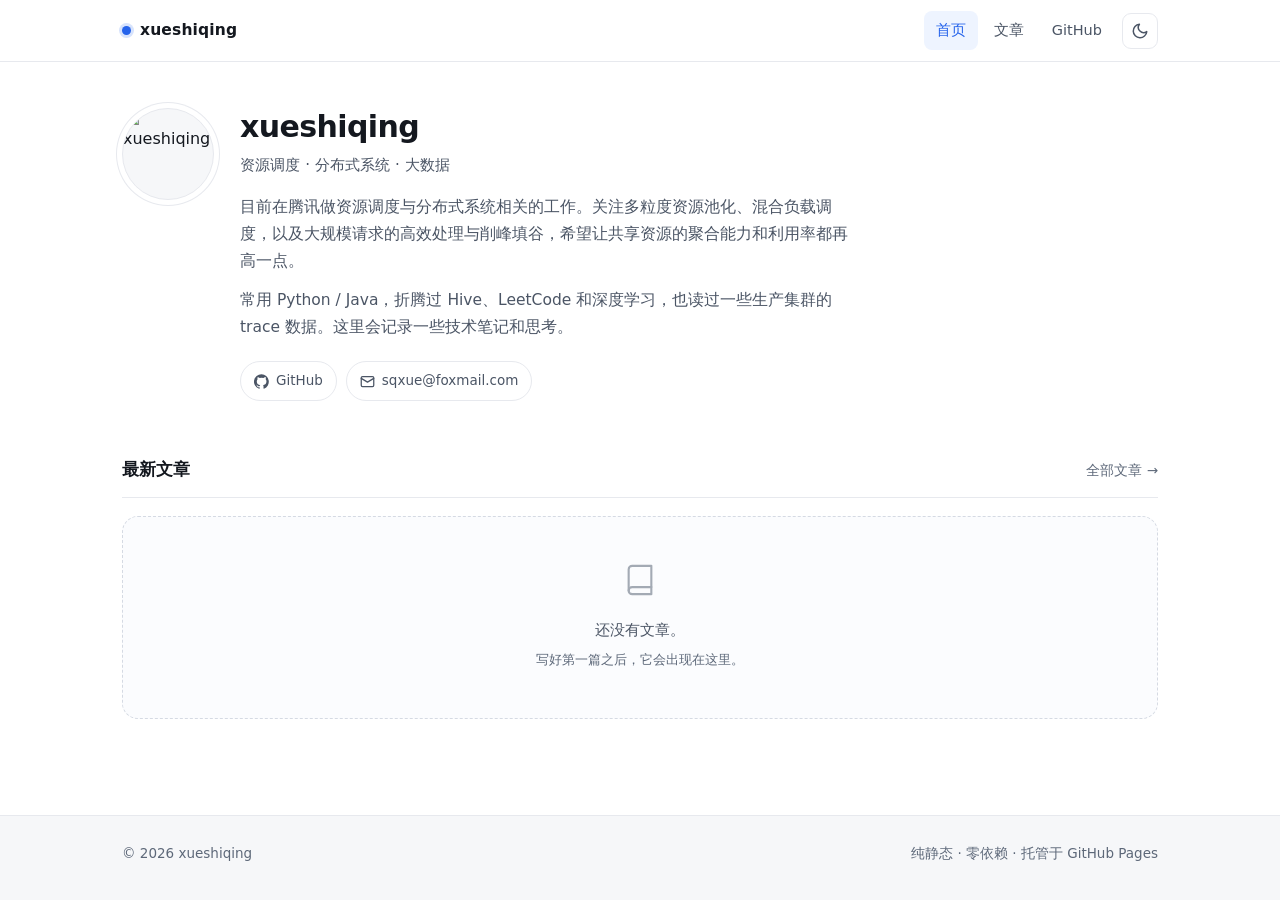
==== index.html @ ac9d98ab "feat: 重构为纯静态技术博客模板 - 首页改为个人简介 + 最新文章列表，新增文章归档页与 Markdown 文章详情页 - 自研零依赖 Markdown 渲染器与代码高亮（标题锚点/嵌套列表/表" ====
<!doctype html>
<html lang="zh-CN" data-theme="light">
<head>
<meta charset="utf-8">
<meta name="viewport" content="width=device-width, initial-scale=1">
<title>xueshiqing</title>
<meta name="description" content="xueshiqing 的个人主页与技术博客：资源调度、分布式系统、大数据。">
<meta name="author" content="xueshiqing">
<meta property="og:type" content="website">
<meta property="og:title" content="xueshiqing">
<meta property="og:description" content="资源调度 · 分布式系统 · 大数据">
<link rel="icon" href="assets/favicon.svg" type="image/svg+xml">
<link rel="stylesheet" href="assets/css/style.css">
<script>(function(){try{var t=localStorage.getItem('blog-theme');if(!t){t=window.matchMedia&&window.matchMedia('(prefers-color-scheme: dark)').matches?'dark':'light';}document.documentElement.setAttribute('data-theme',t);}catch(e){}})();</script>
</head>
<body>

<a class="skip-link" href="#main">跳到正文</a>

<header class="site-header">
  <div class="wrap">
    <a class="brand" href="index.html"><span class="brand-dot"></span>xueshiqing</a>
    <nav class="nav">
      <a href="index.html" data-nav>首页</a>
      <a href="blog.html" data-nav>文章</a>
      <a href="https://github.com/xueshiqing" target="_blank" rel="noopener">GitHub</a>
      <button class="icon-btn" type="button" data-theme-toggle aria-label="切换主题" title="切换主题">
        <svg class="i-sun" viewBox="0 0 24 24" fill="none" stroke="currentColor" stroke-width="2" stroke-linecap="round" stroke-linejoin="round" aria-hidden="true">
          <circle cx="12" cy="12" r="4"/><path d="M12 2v2M12 20v2M4.93 4.93l1.41 1.41M17.66 17.66l1.41 1.41M2 12h2M20 12h2M6.34 17.66l-1.41 1.41M19.07 4.93l-1.41 1.41"/>
        </svg>
        <svg class="i-moon" viewBox="0 0 24 24" fill="none" stroke="currentColor" stroke-width="2" stroke-linecap="round" stroke-linejoin="round" aria-hidden="true">
          <path d="M21 12.79A9 9 0 1 1 11.21 3 7 7 0 0 0 21 12.79z"/>
        </svg>
      </button>
    </nav>
  </div>
</header>

<main id="main">
  <div class="wrap">

    <section class="hero">
      <img class="avatar" src="https://avatars.githubusercontent.com/u/39235658?v=4"
           alt="xueshiqing" width="92" height="92" loading="eager" referrerpolicy="no-referrer">
      <div class="hero-body">
        <h1>xueshiqing</h1>
        <p class="tagline">资源调度 · 分布式系统 · 大数据</p>
        <div class="bio">
          <p>目前在腾讯做资源调度与分布式系统相关的工作。关注多粒度资源池化、混合负载调度，以及大规模请求的高效处理与削峰填谷，希望让共享资源的聚合能力和利用率都再高一点。</p>
          <p>常用 Python / Java，折腾过 Hive、LeetCode 和深度学习，也读过一些生产集群的 trace 数据。这里会记录一些技术笔记和思考。</p>
        </div>
        <div class="chips">
          <a class="chip" href="https://github.com/xueshiqing" target="_blank" rel="noopener">
            <svg viewBox="0 0 24 24" fill="currentColor" aria-hidden="true"><path d="M12 .3a12 12 0 0 0-3.8 23.4c.6.1.8-.3.8-.6v-2c-3.3.7-4-1.6-4-1.6-.6-1.4-1.4-1.8-1.4-1.8-1.1-.7.1-.7.1-.7 1.2.1 1.9 1.2 1.9 1.2 1.1 1.9 2.9 1.4 3.6 1 .1-.8.4-1.4.8-1.7-2.7-.3-5.5-1.3-5.5-6 0-1.3.5-2.4 1.2-3.2-.1-.3-.5-1.5.1-3.2 0 0 1-.3 3.3 1.2a11.5 11.5 0 0 1 6 0C17.6 4.7 18.6 5 18.6 5c.6 1.7.2 2.9.1 3.2.8.8 1.2 1.9 1.2 3.2 0 4.7-2.8 5.7-5.5 6 .4.4.8 1.1.8 2.2v3.3c0 .3.2.7.8.6A12 12 0 0 0 12 .3z"/></svg>
            GitHub
          </a>
          <a class="chip" href="mailto:sqxue@foxmail.com">
            <svg viewBox="0 0 24 24" fill="none" stroke="currentColor" stroke-width="2" stroke-linecap="round" stroke-linejoin="round" aria-hidden="true"><rect x="2" y="4" width="20" height="16" rx="2"/><path d="m22 7-10 6L2 7"/></svg>
            sqxue@foxmail.com
          </a>
        </div>
      </div>
    </section>

    <section class="section">
      <div class="section-head">
        <h2>最新文章</h2>
        <a class="more" href="blog.html">全部文章 →</a>
      </div>
      <div data-latest-posts data-limit="4">
        <div class="loading"><div class="spinner"></div>正在加载…</div>
      </div>
    </section>

  </div>
</main>

<footer class="site-footer">
  <div class="wrap">
    <span>© <span data-year>2025</span> xueshiqing</span>
    <span class="spacer"></span>
    <span>纯静态 · 零依赖 · 托管于 GitHub Pages</span>
  </div>
</footer>

<script src="assets/js/site.js"></script>
</body>
</html>
---- assets/css/style.css ----
/* ==========================================================================
   xueshiqing.github.io — 纯静态技术博客模板
   零依赖 · 零构建 · 明暗双主题
   修改配色只需改下面的变量
   ========================================================================== */

/* ---------- 1. 设计变量 ---------- */
:root {
  color-scheme: light;

  --bg:            #ffffff;
  --bg-soft:       #f6f7f9;
  --surface:       #ffffff;
  --surface-2:     #fbfcfe;
  --border:        #e7e9ee;
  --border-strong: #d5dae3;

  --text:          #14181f;
  --text-soft:     #4b5565;
  --text-mute:     #5d6879;   /* 对比度 5.2:1，满足 WCAG AA */

  --accent:        #2563eb;
  --accent-ink:    #1e4fd8;
  --accent-soft:   #eef4ff;
  --accent-line:   #c7dbff;

  --code-bg:       #f7f9fc;
  --code-bar:      #eef2f8;
  --code-text:     #1f2937;

  --hl-comment:    #7c8798;
  --hl-string:     #0a7d4f;
  --hl-number:     #b4551b;
  --hl-keyword:    #a01a58;
  --hl-func:       #1e4fd8;
  --hl-punct:      #64748b;

  --shadow-sm: 0 1px 2px rgba(16, 24, 40, .05);
  --shadow-md: 0 4px 6px -2px rgba(16, 24, 40, .04), 0 14px 32px -14px rgba(16, 24, 40, .16);

  --radius:    16px;
  --radius-sm: 10px;
  --maxw:      1080px;
  --readw:     728px;
  --header-h:  62px;

  --font-sans: -apple-system, BlinkMacSystemFont, "Segoe UI", "PingFang SC",
               "Hiragino Sans GB", "Microsoft YaHei", system-ui, sans-serif;
  --font-mono: ui-monospace, SFMono-Regular, "SF Mono", Menlo, Consolas,
               "Liberation Mono", monospace;

  --t: 200ms cubic-bezier(.4, 0, .2, 1);
}

html[data-theme="dark"] {
  color-scheme: dark;

  --bg:            #0a0d13;
  --bg-soft:       #0e121a;
  --surface:       #11161f;
  --surface-2:     #141a25;
  --border:        #222a37;
  --border-strong: #313b4c;

  --text:          #e7ebf2;
  --text-soft:     #a5b0c2;
  --text-mute:     #8b96a8;   /* 对比度 6.5:1 */

  --accent:        #6ea8fe;
  --accent-ink:    #9cc2ff;
  --accent-soft:   #142036;
  --accent-line:   #24405f;

  --code-bg:       #0d1219;
  --code-bar:      #131a24;
  --code-text:     #dbe3ee;

  --hl-comment:    #6b7a8d;
  --hl-string:     #7ee0a8;
  --hl-number:     #f0a868;
  --hl-keyword:    #f278a8;
  --hl-func:       #6ea8fe;
  --hl-punct:      #8794a8;

  --shadow-sm: 0 1px 2px rgba(0, 0, 0, .4);
  --shadow-md: 0 4px 6px -2px rgba(0, 0, 0, .3), 0 18px 40px -18px rgba(0, 0, 0, .7);
}

/* ---------- 2. 基础 ---------- */
*, *::before, *::after { box-sizing: border-box; }

html {
  scroll-behavior: smooth;
  scroll-padding-top: calc(var(--header-h) + 20px);
  -webkit-text-size-adjust: 100%;
}

body {
  margin: 0;
  min-height: 100vh;
  background: var(--bg);
  color: var(--text);
  font-family: var(--font-sans);
  font-size: 16px;
  line-height: 1.75;
  -webkit-font-smoothing: antialiased;
  -moz-osx-font-smoothing: grayscale;
  display: flex;
  flex-direction: column;
  transition: background var(--t), color var(--t);
}

a { color: var(--accent); text-decoration: none; }
a:hover { color: var(--accent-ink); text-decoration: underline; text-underline-offset: 3px; }

img { max-width: 100%; height: auto; }

::selection { background: var(--accent); color: #fff; }

:focus-visible {
  outline: 2px solid var(--accent);
  outline-offset: 2px;
  border-radius: 4px;
}

.wrap { width: 100%; max-width: var(--maxw); margin: 0 auto; padding: 0 22px; }
.wrap--read { max-width: var(--readw); }

.skip-link {
  position: absolute; left: -9999px; top: 8px; z-index: 100;
  padding: 10px 16px; border-radius: var(--radius-sm);
  background: var(--accent); color: #fff; font-weight: 600;
}
.skip-link:focus { left: 12px; text-decoration: none; }

/* ---------- 3. 顶栏 ---------- */
.site-header {
  position: sticky; top: 0; z-index: 50;
  height: var(--header-h);
  display: flex; align-items: center;
  background: color-mix(in srgb, var(--bg) 82%, transparent);
  border-bottom: 1px solid var(--border);
  backdrop-filter: saturate(180%) blur(14px);
  -webkit-backdrop-filter: saturate(180%) blur(14px);
}
.site-header .wrap { display: flex; align-items: center; gap: 20px; }

.brand {
  font-weight: 700; font-size: 15.5px; letter-spacing: .01em;
  color: var(--text); display: flex; align-items: center; gap: 9px;
  white-space: nowrap;
}
.brand:hover { color: var(--text); text-decoration: none; }
.brand-dot {
  width: 9px; height: 9px; border-radius: 50%;
  background: var(--accent);
  box-shadow: 0 0 0 3px color-mix(in srgb, var(--accent) 18%, transparent);
}

.nav { margin-left: auto; display: flex; align-items: center; gap: 4px; }
.nav a {
  color: var(--text-soft); font-size: 14.5px; font-weight: 500;
  padding: 7px 12px; border-radius: 8px; transition: var(--t);
}
.nav a:hover { color: var(--text); background: var(--bg-soft); text-decoration: none; }
.nav a[aria-current="page"] { color: var(--accent); background: var(--accent-soft); }

.icon-btn {
  display: inline-flex; align-items: center; justify-content: center;
  width: 36px; height: 36px; padding: 0; margin-left: 4px;
  border: 1px solid var(--border); border-radius: 9px;
  background: var(--surface); color: var(--text-soft);
  cursor: pointer; transition: var(--t);
}
.icon-btn:hover { color: var(--text); border-color: var(--border-strong); background: var(--bg-soft); }
.icon-btn svg { width: 18px; height: 18px; display: block; }
/* 浅色时显示月亮（点击切到深色），深色时显示太阳 */
html:not([data-theme="dark"]) .icon-btn .i-sun,
html[data-theme="dark"] .icon-btn .i-moon { display: none; }

/* ---------- 4. 主体 ---------- */
main { flex: 1 0 auto; padding: 46px 0 72px; }

/* ---------- 5. 个人简介 Hero ---------- */
.hero { display: flex; gap: 26px; align-items: flex-start; margin-bottom: 12px; }

/* 内页标题 */
.page-title { margin: 0 0 6px; font-size: 27px; letter-spacing: -.02em; font-weight: 700; }
.page-sub { margin: 0 0 30px; color: var(--text-soft); font-size: 15px; }

.avatar {
  width: 92px; height: 92px; flex: 0 0 92px; border-radius: 50%;
  object-fit: cover; background: var(--bg-soft);
  border: 1px solid var(--border);
  box-shadow: 0 0 0 5px var(--bg), 0 0 0 6px var(--border), var(--shadow-sm);
}

.hero-body { min-width: 0; }
.hero h1 {
  margin: 0 0 6px; font-size: 30px; line-height: 1.25;
  letter-spacing: -.02em; font-weight: 700;
}
.hero .tagline {
  margin: 0 0 16px; color: var(--text-soft); font-size: 15px;
  font-weight: 500; letter-spacing: .005em;
}
.hero .bio { margin: 0 0 20px; color: var(--text-soft); font-size: 15.5px; max-width: 62ch; text-wrap: pretty; }
.hero .bio p { margin: 0 0 12px; }
.hero .bio p:last-child { margin-bottom: 0; }

.chips { display: flex; flex-wrap: wrap; gap: 9px; }
.chip {
  display: inline-flex; align-items: center; gap: 7px;
  padding: 7px 13px; border-radius: 999px;
  border: 1px solid var(--border); background: var(--surface);
  color: var(--text-soft); font-size: 13.5px; font-weight: 500;
  transition: var(--t);
}
.chip:hover {
  color: var(--accent); border-color: var(--accent-line);
  background: var(--accent-soft); text-decoration: none;
  transform: translateY(-1px);
}
.chip svg { width: 15px; height: 15px; flex: 0 0 15px; }

/* ---------- 6. 区块标题 ---------- */
.section { margin-top: 54px; }
.section-head {
  display: flex; align-items: baseline; gap: 12px;
  margin-bottom: 18px; padding-bottom: 12px;
  border-bottom: 1px solid var(--border);
}
.section-head h2 {
  margin: 0; font-size: 17px; font-weight: 650; letter-spacing: -.005em;
}
.section-head .more {
  margin-left: auto; font-size: 13.5px; color: var(--text-mute); font-weight: 500;
}
.section-head .more:hover { color: var(--accent); }

/* ---------- 7. 文章列表 ---------- */
.post-list { display: grid; gap: 2px; list-style: none; margin: 0; padding: 0; }

.post-item { border-radius: var(--radius-sm); transition: var(--t); }
.post-item > a {
  display: block; padding: 18px 16px; border-radius: var(--radius-sm);
  color: inherit;
}
.post-item > a:hover {
  background: var(--bg-soft); text-decoration: none;
}
.post-item h3 {
  margin: 0 0 7px; font-size: 17px; font-weight: 650;
  line-height: 1.45; letter-spacing: -.005em; color: var(--text);
}
.post-item > a:hover h3 { color: var(--accent); }
.post-item p { margin: 0 0 10px; color: var(--text-soft); font-size: 14.5px; line-height: 1.65; }

.post-meta {
  display: flex; flex-wrap: wrap; align-items: center; gap: 8px;
  font-size: 12.5px; color: var(--text-mute);
  font-variant-numeric: tabular-nums;
}
.post-meta .dot { opacity: .5; }
.tag {
  padding: 2px 8px; border-radius: 6px; font-size: 12px; font-weight: 500;
  background: var(--accent-soft); color: var(--accent);
  border: 1px solid var(--accent-line);
}

/* ---------- 8. 空状态 ---------- */
.empty {
  padding: 46px 24px; text-align: center;
  border: 1px dashed var(--border-strong); border-radius: var(--radius);
  background: var(--surface-2);
}
.empty svg { width: 34px; height: 34px; color: var(--text-mute); opacity: .55; margin-bottom: 12px; }
.empty p { margin: 0; color: var(--text-soft); font-size: 14.5px; }
.empty .sub { margin-top: 6px; color: var(--text-mute); font-size: 13px; }

/* ---------- 9. 文章页 ---------- */
.post-header { margin-bottom: 34px; padding-bottom: 22px; border-bottom: 1px solid var(--border); }
.post-header h1 {
  margin: 0 0 14px; font-size: clamp(25px, 4vw, 32px);
  line-height: 1.3; letter-spacing: -.02em; font-weight: 700;
}
.post-header .post-meta { font-size: 13px; }

.back-link {
  display: inline-flex; align-items: center; gap: 6px;
  font-size: 13.5px; color: var(--text-mute); margin-bottom: 22px; font-weight: 500;
}
.back-link:hover { color: var(--accent); text-decoration: none; }

/* 目录 */
.toc {
  margin: 0 0 32px; padding: 14px 18px;
  background: var(--surface-2); border: 1px solid var(--border);
  border-radius: var(--radius-sm); font-size: 14px;
}
.toc-title {
  font-size: 12px; font-weight: 700; letter-spacing: .1em; text-transform: uppercase;
  color: var(--text-mute); margin-bottom: 8px;
}
.toc ul { list-style: none; margin: 0; padding: 0; }
.toc li { margin: 3px 0; }
.toc a { color: var(--text-soft); }
.toc a:hover { color: var(--accent); text-decoration: none; }
.toc .lvl-3 { padding-left: 16px; font-size: 13.5px; }

/* ---------- 10. 正文排版（prose） ---------- */
.prose { font-size: 16.5px; line-height: 1.82; color: var(--text); }
.prose > *:first-child { margin-top: 0; }

.prose h2, .prose h3, .prose h4, .prose h5, .prose h6 {
  margin: 2em 0 .7em; line-height: 1.4; font-weight: 650; letter-spacing: -.01em;
}
.prose h2 { font-size: 23px; padding-bottom: .35em; border-bottom: 1px solid var(--border); }
.prose h3 { font-size: 19.5px; }
.prose h4 { font-size: 17px; }
.prose p { margin: 0 0 1.15em; }
.prose ul, .prose ol { margin: 0 0 1.15em; padding-left: 1.5em; }
.prose li { margin: .35em 0; }
.prose li > ul, .prose li > ol { margin: .35em 0; }

.prose blockquote {
  margin: 1.5em 0; padding: 4px 20px;
  border-left: 3px solid var(--accent-line);
  background: var(--surface-2);
  border-radius: 0 var(--radius-sm) var(--radius-sm) 0;
  color: var(--text-soft);
}
.prose blockquote p:last-child { margin-bottom: 0; }

.prose hr { height: 1px; margin: 2.4em 0; border: 0; background: var(--border); }

.prose img { border-radius: var(--radius-sm); box-shadow: var(--shadow-sm); }

.prose a { font-weight: 500; }

.prose code {
  font-family: var(--font-mono); font-size: .875em;
  padding: .16em .42em; border-radius: 5px;
  background: var(--bg-soft); border: 1px solid var(--border);
  color: var(--text); word-break: break-word;
}

.prose table {
  width: 100%; margin: 1.5em 0; border-collapse: collapse;
  font-size: 14.5px; display: block; overflow-x: auto;
}
.prose th, .prose td {
  padding: 9px 13px; border: 1px solid var(--border); text-align: left;
}
.prose th { background: var(--bg-soft); font-weight: 650; }

/* 代码块 */
.code-block {
  margin: 1.5em 0; border: 1px solid var(--border);
  border-radius: var(--radius-sm); overflow: hidden; background: var(--code-bg);
}
.code-bar {
  display: flex; align-items: center; gap: 10px;
  padding: 7px 12px 7px 14px;
  background: var(--code-bar); border-bottom: 1px solid var(--border);
}
.code-lang {
  font-family: var(--font-mono); font-size: 11.5px; font-weight: 600;
  letter-spacing: .06em; text-transform: uppercase; color: var(--text-mute);
}
.copy-btn {
  margin-left: auto; display: inline-flex; align-items: center; gap: 5px;
  padding: 4px 9px; border-radius: 6px; cursor: pointer;
  border: 1px solid var(--border); background: var(--surface);
  color: var(--text-mute); font-family: var(--font-sans); font-size: 12px; font-weight: 500;
  transition: var(--t);
}
.copy-btn:hover { color: var(--text); border-color: var(--border-strong); }
.copy-btn.done { color: #0a7d4f; border-color: #0a7d4f; }
.copy-btn svg { width: 13px; height: 13px; }

.code-block pre {
  margin: 0; padding: 16px 18px; overflow-x: auto;
  background: transparent; border: 0;
}
.code-block pre code {
  padding: 0; background: none; border: 0; border-radius: 0;
  font-size: 13.5px; line-height: 1.72; color: var(--code-text);
  display: block; white-space: pre;
}

/* 语法高亮 */
.tok-comment { color: var(--hl-comment); font-style: italic; }
.tok-string  { color: var(--hl-string); }
.tok-number  { color: var(--hl-number); }
.tok-keyword { color: var(--hl-keyword); font-weight: 600; }
.tok-func    { color: var(--hl-func); }
.tok-punct   { color: var(--hl-punct); }

/* 文末上下篇 */
.post-nav {
  display: grid; gap: 12px; grid-template-columns: 1fr 1fr;
  margin-top: 52px; padding-top: 26px; border-top: 1px solid var(--border);
}
.post-nav a {
  display: block; padding: 15px 17px; border-radius: var(--radius-sm);
  border: 1px solid var(--border); background: var(--surface);
  color: inherit; transition: var(--t);
}
.post-nav a:hover {
  border-color: var(--accent-line); background: var(--accent-soft);
  text-decoration: none; transform: translateY(-1px);
}
.post-nav .dir { display: block; font-size: 12px; color: var(--text-mute); margin-bottom: 5px; }
.post-nav .title { font-size: 14.5px; font-weight: 600; color: var(--text); }
.post-nav .next { text-align: right; grid-column: 2; }
.post-nav .spacer { visibility: hidden; }

/* 归档 */
.archive-year {
  margin: 34px 0 10px; font-size: 13px; font-weight: 700;
  letter-spacing: .1em; color: var(--text-mute);
  font-variant-numeric: tabular-nums;
}
.archive-year:first-child { margin-top: 0; }

/* ---------- 11. 页脚 ---------- */
.site-footer {
  flex: 0 0 auto; border-top: 1px solid var(--border);
  padding: 26px 0 34px; background: var(--bg-soft);
  color: var(--text-mute); font-size: 13.5px;
}
.site-footer .wrap { display: flex; flex-wrap: wrap; gap: 10px 20px; align-items: center; }
.site-footer a { color: var(--text-soft); }
.site-footer a:hover { color: var(--accent); }
.site-footer .spacer { margin-left: auto; }

/* ---------- 12. 加载态 ---------- */
.loading { padding: 34px 0; text-align: center; color: var(--text-mute); font-size: 14px; }
.spinner {
  width: 20px; height: 20px; margin: 0 auto 12px;
  border: 2px solid var(--border-strong); border-top-color: var(--accent);
  border-radius: 50%; animation: spin .7s linear infinite;
}
@keyframes spin { to { transform: rotate(360deg); } }

/* ---------- 13. 响应式 ---------- */
@media (max-width: 720px) {
  main { padding: 30px 0 56px; }
  .hero { flex-direction: column; gap: 18px; }
  .avatar { width: 76px; height: 76px; flex-basis: 76px; }
  .hero h1 { font-size: 25px; }
  .hero .bio { font-size: 15px; }
  .wrap { padding: 0 17px; }
  .prose { font-size: 16px; }
  .prose h2 { font-size: 20.5px; }
  .prose h3 { font-size: 18px; }
  .post-nav { grid-template-columns: 1fr; }
  .post-nav .next { grid-column: 1; text-align: left; }
  .nav a { padding: 7px 9px; font-size: 14px; }
  .site-footer .spacer { display: none; }
}

@media (prefers-reduced-motion: reduce) {
  *, *::before, *::after { animation-duration: .01ms !important; transition-duration: .01ms !important; }
  html { scroll-behavior: auto; }
}

@media print {
  .site-header, .site-footer, .toc, .copy-btn, .post-nav { display: none !important; }
  body { background: #fff; }
}
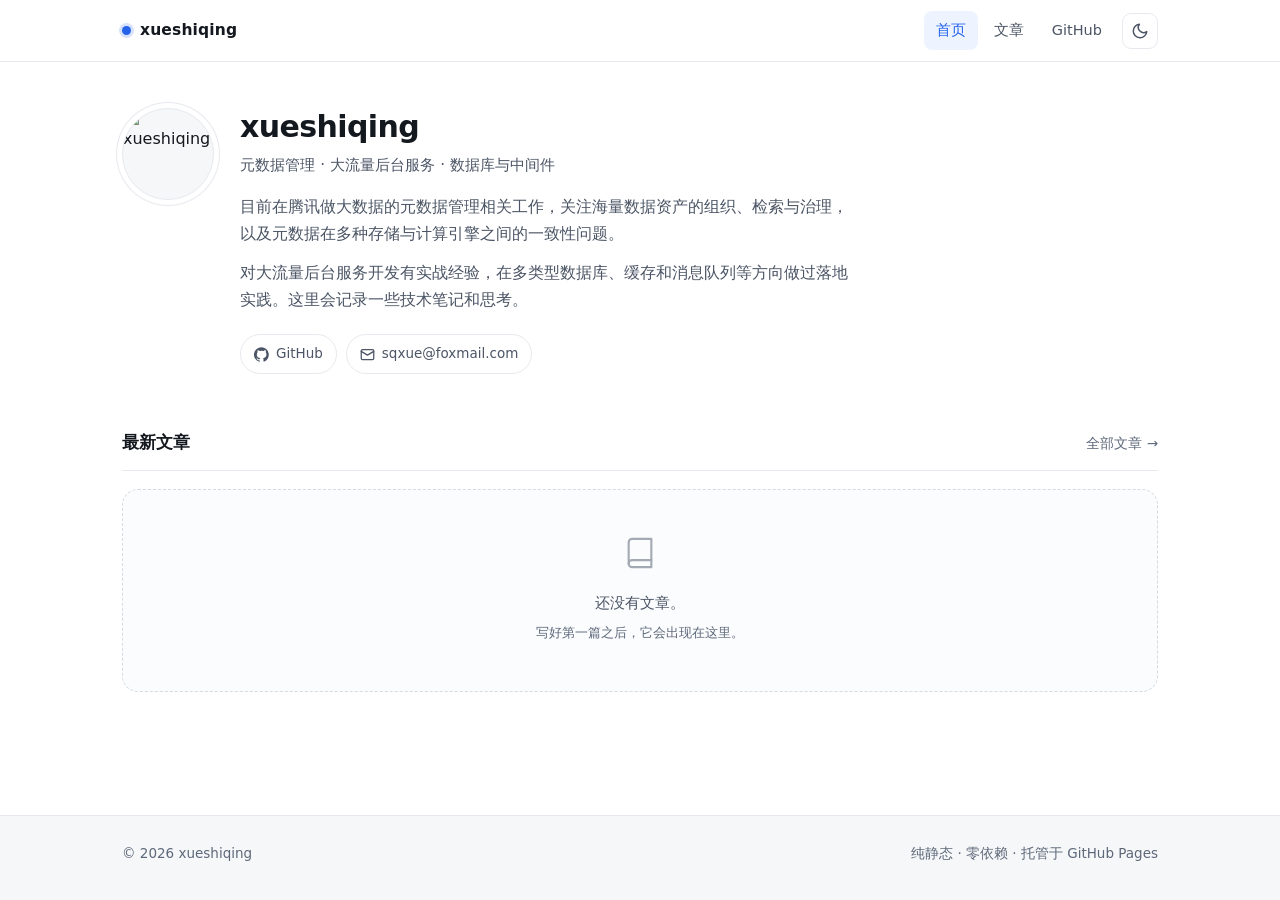
==== commit aacb6ca7: "content: 更新个人简介为大数据元数据管理方向 - 简介改为：大数据元数据管理 / 大流量后台服务 / 多类型数据库、缓存、消息队列 - 同步更新标语与 meta description、og:" ====
--- a/index.html
+++ b/index.html
@@ -4,11 +4,11 @@
 <meta charset="utf-8">
 <meta name="viewport" content="width=device-width, initial-scale=1">
 <title>xueshiqing</title>
-<meta name="description" content="xueshiqing 的个人主页与技术博客：资源调度、分布式系统、大数据。">
+<meta name="description" content="xueshiqing 的个人主页与技术博客：大数据元数据管理、大流量后台服务、数据库与中间件。">
 <meta name="author" content="xueshiqing">
 <meta property="og:type" content="website">
 <meta property="og:title" content="xueshiqing">
-<meta property="og:description" content="资源调度 · 分布式系统 · 大数据">
+<meta property="og:description" content="元数据管理 · 大流量后台服务 · 数据库与中间件">
 <link rel="icon" href="assets/favicon.svg" type="image/svg+xml">
 <link rel="stylesheet" href="assets/css/style.css">
 <script>(function(){try{var t=localStorage.getItem('blog-theme');if(!t){t=window.matchMedia&&window.matchMedia('(prefers-color-scheme: dark)').matches?'dark':'light';}document.documentElement.setAttribute('data-theme',t);}catch(e){}})();</script>
@@ -44,10 +44,10 @@
            alt="xueshiqing" width="92" height="92" loading="eager" referrerpolicy="no-referrer">
       <div class="hero-body">
         <h1>xueshiqing</h1>
-        <p class="tagline">资源调度 · 分布式系统 · 大数据</p>
+        <p class="tagline">元数据管理 · 大流量后台服务 · 数据库与中间件</p>
         <div class="bio">
-          <p>目前在腾讯做资源调度与分布式系统相关的工作。关注多粒度资源池化、混合负载调度，以及大规模请求的高效处理与削峰填谷，希望让共享资源的聚合能力和利用率都再高一点。</p>
-          <p>常用 Python / Java，折腾过 Hive、LeetCode 和深度学习，也读过一些生产集群的 trace 数据。这里会记录一些技术笔记和思考。</p>
+          <p>目前在腾讯做大数据的元数据管理相关工作，关注海量数据资产的组织、检索与治理，以及元数据在多种存储与计算引擎之间的一致性问题。</p>
+          <p>对大流量后台服务开发有实战经验，在多类型数据库、缓存和消息队列等方向做过落地实践。这里会记录一些技术笔记和思考。</p>
         </div>
         <div class="chips">
           <a class="chip" href="https://github.com/xueshiqing" target="_blank" rel="noopener">
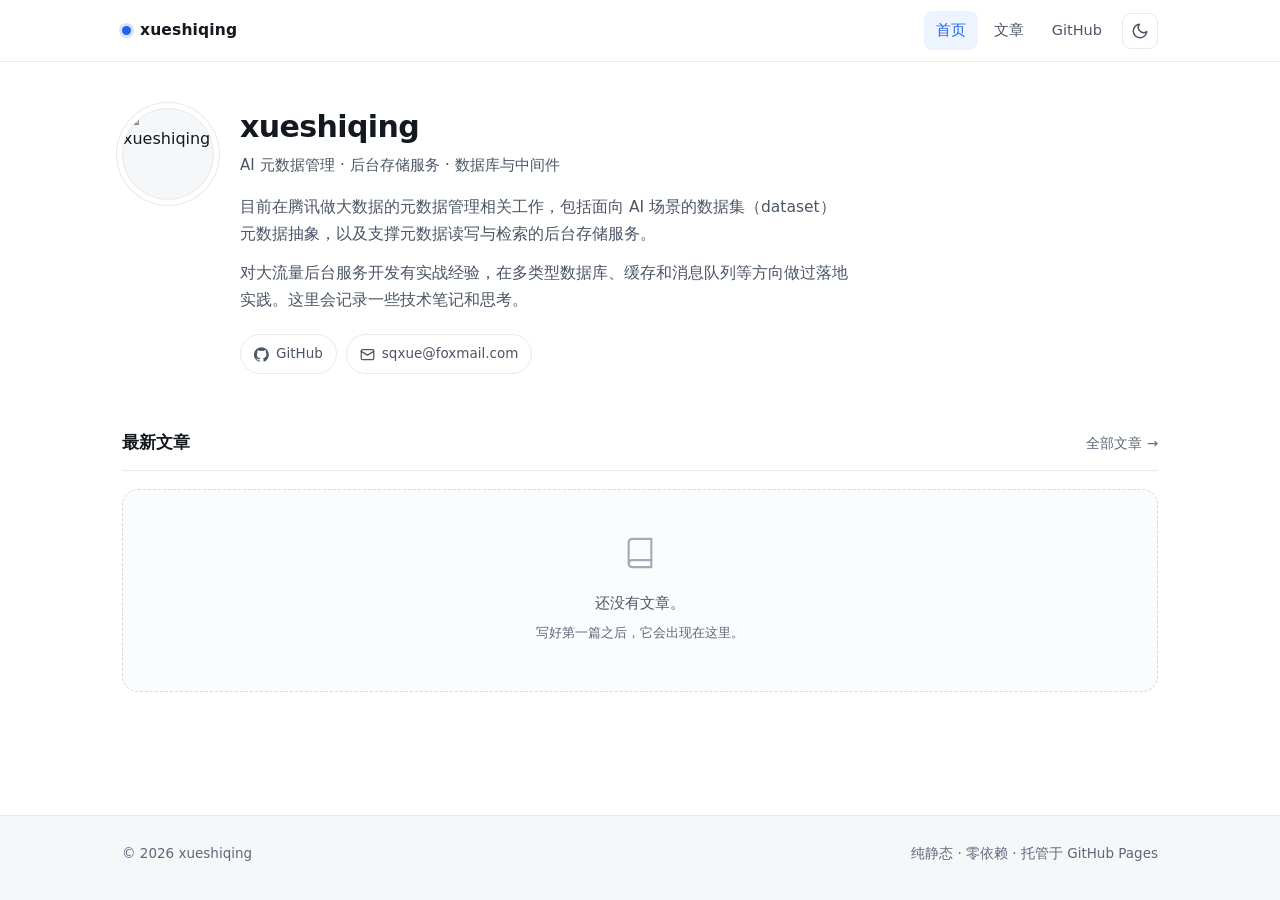
==== commit 526706ae: "content: 简介补充 AI 元数据管理（dataset 元数据抽象）与后台存储服务" ====
--- a/index.html
+++ b/index.html
@@ -4,11 +4,11 @@
 <meta charset="utf-8">
 <meta name="viewport" content="width=device-width, initial-scale=1">
 <title>xueshiqing</title>
-<meta name="description" content="xueshiqing 的个人主页与技术博客：大数据元数据管理、大流量后台服务、数据库与中间件。">
+<meta name="description" content="xueshiqing 的个人主页与技术博客：AI 元数据管理、后台存储服务、数据库与中间件。">
 <meta name="author" content="xueshiqing">
 <meta property="og:type" content="website">
 <meta property="og:title" content="xueshiqing">
-<meta property="og:description" content="元数据管理 · 大流量后台服务 · 数据库与中间件">
+<meta property="og:description" content="AI 元数据管理 · 后台存储服务 · 数据库与中间件">
 <link rel="icon" href="assets/favicon.svg" type="image/svg+xml">
 <link rel="stylesheet" href="assets/css/style.css">
 <script>(function(){try{var t=localStorage.getItem('blog-theme');if(!t){t=window.matchMedia&&window.matchMedia('(prefers-color-scheme: dark)').matches?'dark':'light';}document.documentElement.setAttribute('data-theme',t);}catch(e){}})();</script>
@@ -44,9 +44,9 @@
            alt="xueshiqing" width="92" height="92" loading="eager" referrerpolicy="no-referrer">
       <div class="hero-body">
         <h1>xueshiqing</h1>
-        <p class="tagline">元数据管理 · 大流量后台服务 · 数据库与中间件</p>
+        <p class="tagline">AI 元数据管理 · 后台存储服务 · 数据库与中间件</p>
         <div class="bio">
-          <p>目前在腾讯做大数据的元数据管理相关工作，关注海量数据资产的组织、检索与治理，以及元数据在多种存储与计算引擎之间的一致性问题。</p>
+          <p>目前在腾讯做大数据的元数据管理相关工作，包括面向 AI 场景的数据集（dataset）元数据抽象，以及支撑元数据读写与检索的后台存储服务。</p>
           <p>对大流量后台服务开发有实战经验，在多类型数据库、缓存和消息队列等方向做过落地实践。这里会记录一些技术笔记和思考。</p>
         </div>
         <div class="chips">
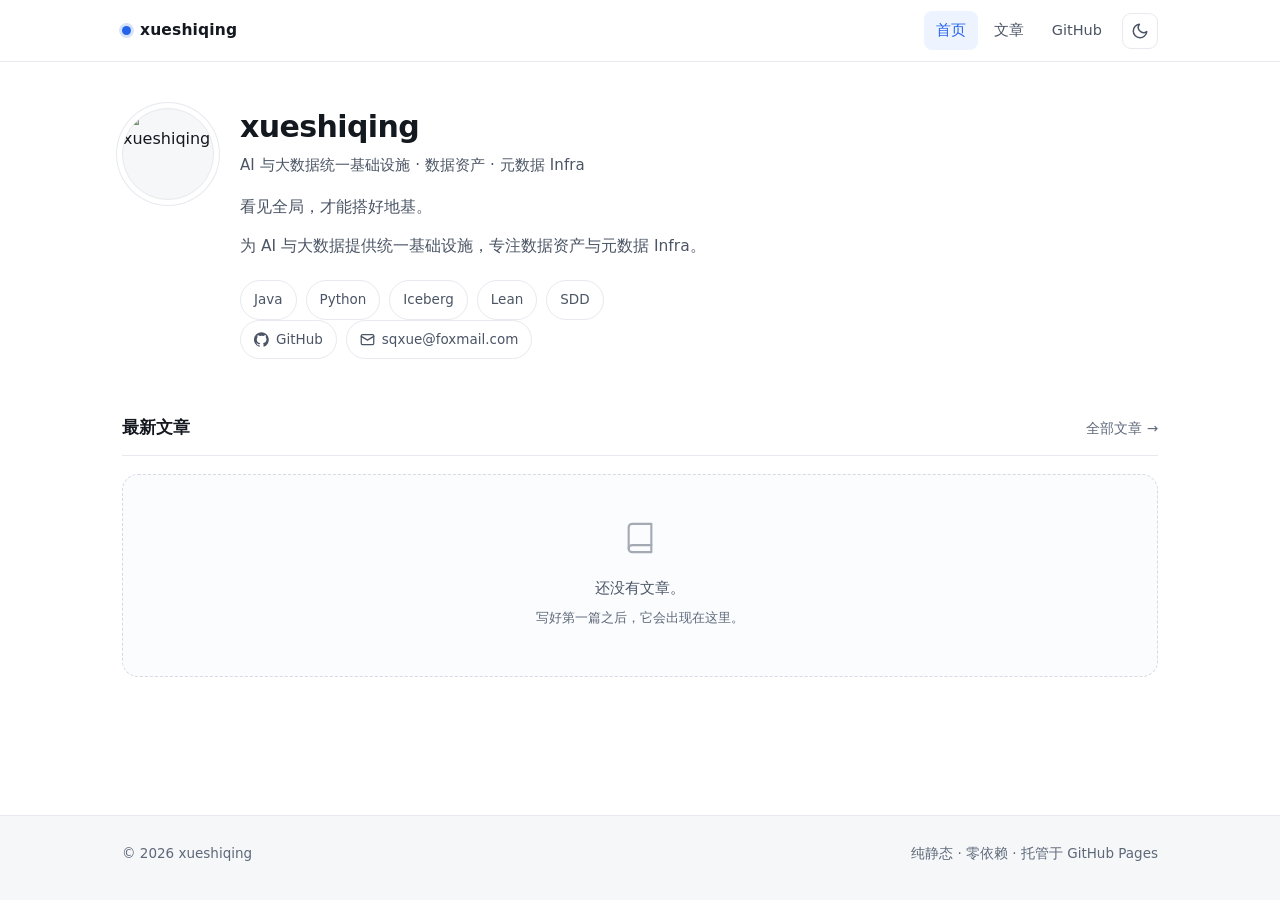
==== commit cbeaadd5: "description update" ====
--- a/index.html
+++ b/index.html
@@ -4,11 +4,11 @@
 <meta charset="utf-8">
 <meta name="viewport" content="width=device-width, initial-scale=1">
 <title>xueshiqing</title>
-<meta name="description" content="xueshiqing 的个人主页与技术博客：AI 元数据管理、后台存储服务、数据库与中间件。">
+<meta name="description" content="xueshiqing 的个人主页与技术博客：看见全局，才能搭好地基；为 AI 与大数据提供统一基础设施，专注数据资产与元数据 Infra。">
 <meta name="author" content="xueshiqing">
 <meta property="og:type" content="website">
 <meta property="og:title" content="xueshiqing">
-<meta property="og:description" content="AI 元数据管理 · 后台存储服务 · 数据库与中间件">
+<meta property="og:description" content="看见全局，才能搭好地基。为 AI 与大数据提供统一基础设施，专注数据资产与元数据 Infra。">
 <link rel="icon" href="assets/favicon.svg" type="image/svg+xml">
 <link rel="stylesheet" href="assets/css/style.css">
 <script>(function(){try{var t=localStorage.getItem('blog-theme');if(!t){t=window.matchMedia&&window.matchMedia('(prefers-color-scheme: dark)').matches?'dark':'light';}document.documentElement.setAttribute('data-theme',t);}catch(e){}})();</script>
@@ -44,11 +44,18 @@
            alt="xueshiqing" width="92" height="92" loading="eager" referrerpolicy="no-referrer">
       <div class="hero-body">
         <h1>xueshiqing</h1>
-        <p class="tagline">AI 元数据管理 · 后台存储服务 · 数据库与中间件</p>
+        <p class="tagline">AI 与大数据统一基础设施 · 数据资产 · 元数据 Infra</p>
         <div class="bio">
-          <p>目前在腾讯做大数据的元数据管理相关工作，包括面向 AI 场景的数据集（dataset）元数据抽象，以及支撑元数据读写与检索的后台存储服务。</p>
-          <p>对大流量后台服务开发有实战经验，在多类型数据库、缓存和消息队列等方向做过落地实践。这里会记录一些技术笔记和思考。</p>
+          <p>看见全局，才能搭好地基。</p>
+          <p>为 AI 与大数据提供统一基础设施，专注数据资产与元数据 Infra。</p>
         </div>
+          <div class="chips" aria-label="技术栈">
+            <span class="chip">Java</span>
+            <span class="chip">Python</span>
+            <span class="chip">Iceberg</span>
+            <span class="chip">Lean</span>
+            <span class="chip">SDD</span>
+          </div>
         <div class="chips">
           <a class="chip" href="https://github.com/xueshiqing" target="_blank" rel="noopener">
             <svg viewBox="0 0 24 24" fill="currentColor" aria-hidden="true"><path d="M12 .3a12 12 0 0 0-3.8 23.4c.6.1.8-.3.8-.6v-2c-3.3.7-4-1.6-4-1.6-.6-1.4-1.4-1.8-1.4-1.8-1.1-.7.1-.7.1-.7 1.2.1 1.9 1.2 1.9 1.2 1.1 1.9 2.9 1.4 3.6 1 .1-.8.4-1.4.8-1.7-2.7-.3-5.5-1.3-5.5-6 0-1.3.5-2.4 1.2-3.2-.1-.3-.5-1.5.1-3.2 0 0 1-.3 3.3 1.2a11.5 11.5 0 0 1 6 0C17.6 4.7 18.6 5 18.6 5c.6 1.7.2 2.9.1 3.2.8.8 1.2 1.9 1.2 3.2 0 4.7-2.8 5.7-5.5 6 .4.4.8 1.1.8 2.2v3.3c0 .3.2.7.8.6A12 12 0 0 0 12 .3z"/></svg>
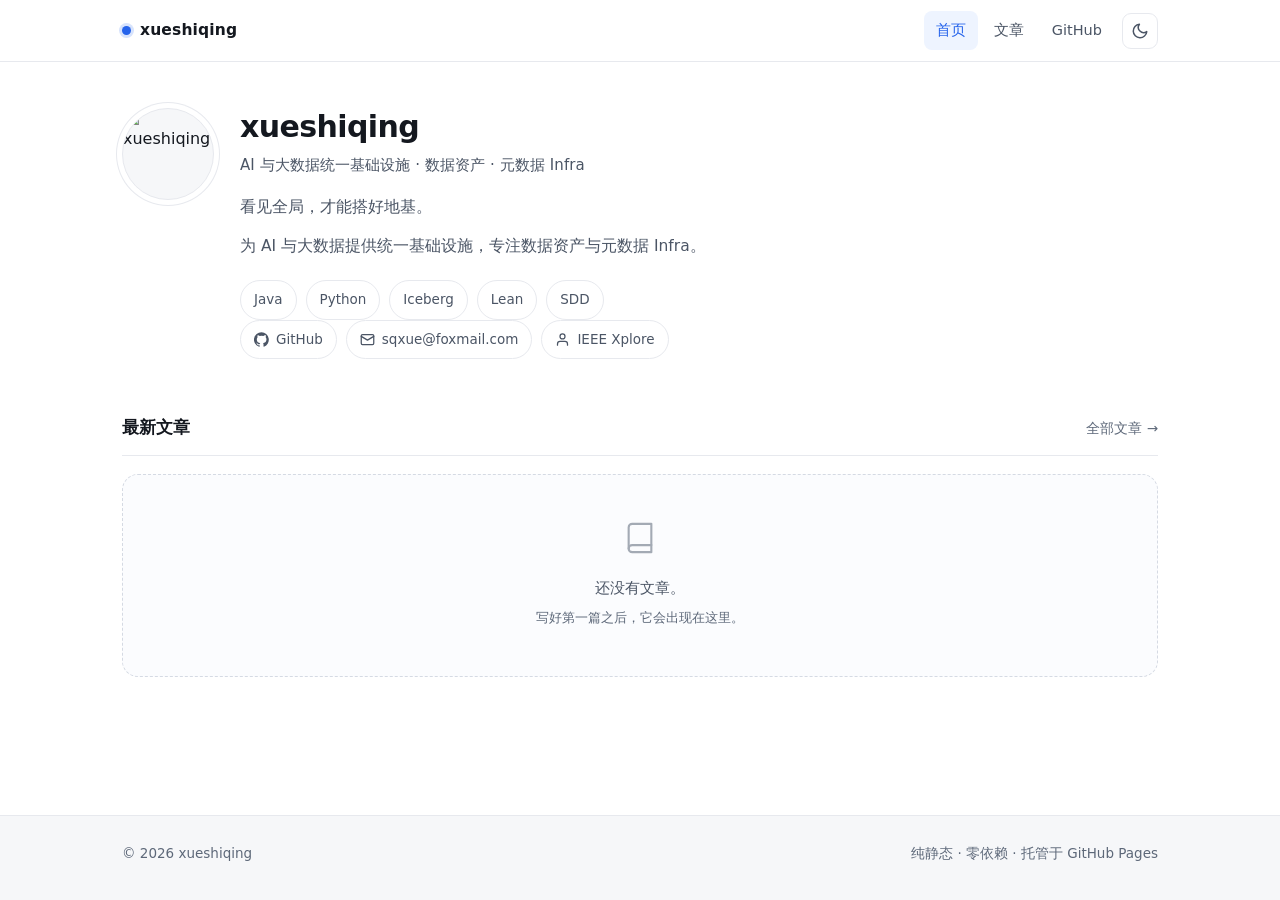
==== commit 7522e573: "feat(profile): 增加 IEEE Xplore 作者主页链接" ====
--- a/index.html
+++ b/index.html
@@ -65,6 +65,10 @@
             <svg viewBox="0 0 24 24" fill="none" stroke="currentColor" stroke-width="2" stroke-linecap="round" stroke-linejoin="round" aria-hidden="true"><rect x="2" y="4" width="20" height="16" rx="2"/><path d="m22 7-10 6L2 7"/></svg>
             sqxue@foxmail.com
           </a>
+          <a class="chip" href="https://ieeexplore.ieee.org/author/37089272582" target="_blank" rel="noopener">
+            <svg viewBox="0 0 24 24" fill="none" stroke="currentColor" stroke-width="2" stroke-linecap="round" stroke-linejoin="round" aria-hidden="true"><path d="M20 21v-2a4 4 0 0 0-4-4H8a4 4 0 0 0-4 4v2"/><circle cx="12" cy="7" r="4"/></svg>
+            IEEE Xplore
+          </a>
         </div>
       </div>
     </section>
